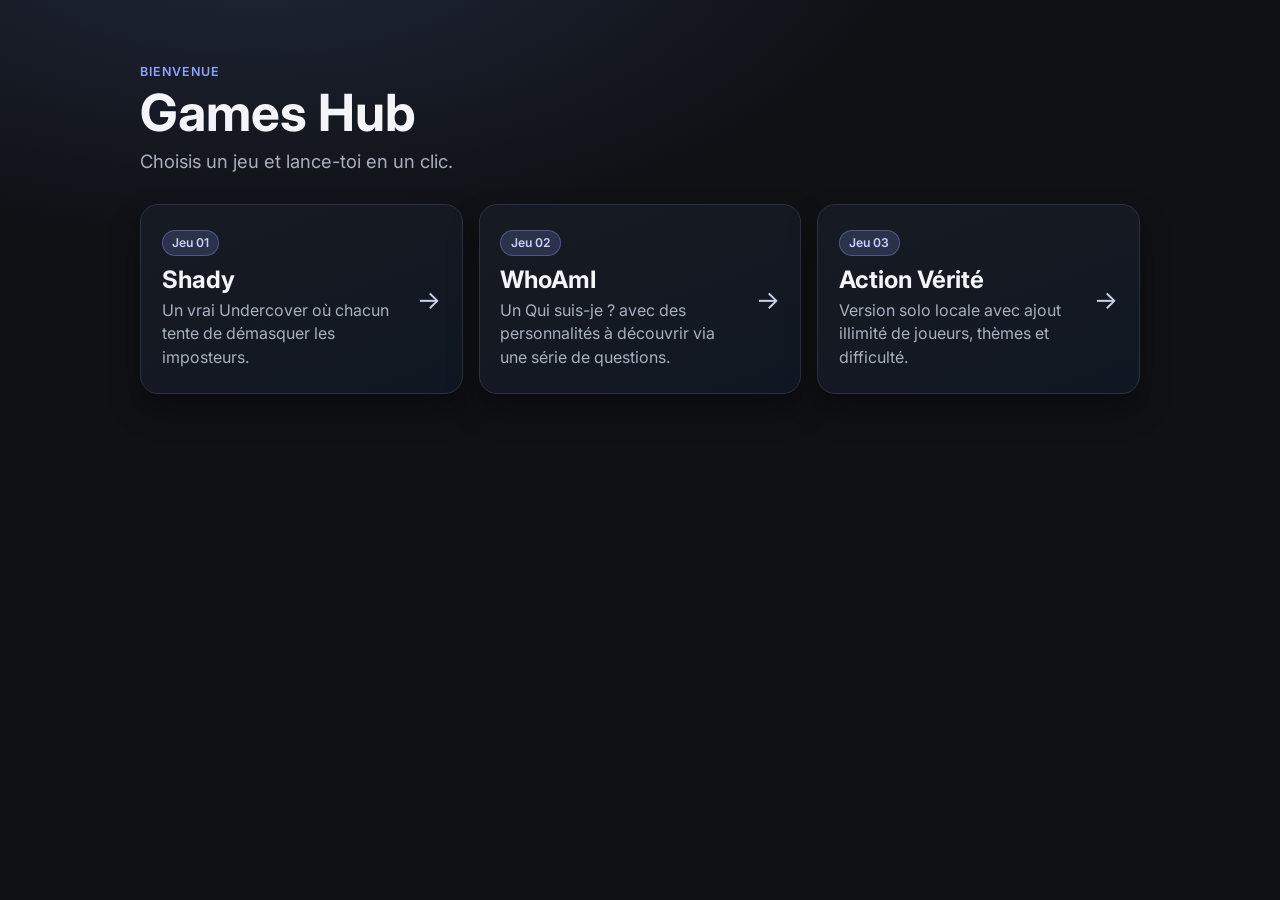
==== index.html @ b14ef9ba "Add Action Vérité solo web game Introduce a new standalone solo web game in ActionVerite/: adds HTML" ====
<!doctype html>
<html lang="fr">
  <head>
    <meta charset="UTF-8" />
    <meta name="viewport" content="width=device-width, initial-scale=1.0" />
    <title>Games Hub</title>
    <meta
      name="description"
      content="Hub centralisé pour lancer rapidement mes deux jeux."
    />
    <meta property="og:title" content="Games Hub" />
    <meta
      property="og:description"
      content="Hub centralisé pour lancer rapidement mes deux jeux."
    />
    <meta property="og:type" content="website" />
    <meta property="og:url" content="https://locktix.github.io/games/" />
    <meta property="og:image" content="https://locktix.github.io/games/favicon.svg" />
    <meta name="twitter:card" content="summary" />
    <meta name="twitter:title" content="Games Hub" />
    <meta
      name="twitter:description"
      content="Hub centralisé pour lancer rapidement mes deux jeux."
    />
    <meta name="twitter:image" content="https://locktix.github.io/games/favicon.svg" />
    <link rel="icon" href="./favicon.svg" type="image/svg+xml" />
    <link rel="preconnect" href="https://fonts.googleapis.com" />
    <link rel="preconnect" href="https://fonts.gstatic.com" crossorigin />
    <link
      href="https://fonts.googleapis.com/css2?family=Inter:wght@400;500;600;700&display=swap"
      rel="stylesheet"
    />
    <link rel="stylesheet" href="styles.css" />
  </head>
  <body>
    <main class="container">
      <header class="hero">
        <p class="overline">Bienvenue</p>
        <h1>Games Hub</h1>
        <p class="subtitle">Choisis un jeu et lance-toi en un clic.</p>
      </header>

      <section class="games" aria-label="Liste des jeux">
        <a
          class="game-card"
          href="./Shady/"
          rel="noopener noreferrer"
          aria-label="Ouvrir le jeu Shady"
        >
          <div class="game-content">
            <span class="badge">Jeu 01</span>
            <h2>Shady</h2>
            <p>Un vrai Undercover où chacun tente de démasquer les imposteurs.</p>
          </div>
          <span class="arrow" aria-hidden="true">→</span>
        </a>

        <a
          class="game-card"
          href="./WhoAmI/"
          rel="noopener noreferrer"
          aria-label="Ouvrir le jeu WhoAmI"
        >
          <div class="game-content">
            <span class="badge">Jeu 02</span>
            <h2>WhoAmI</h2>
            <p>Un Qui suis-je ? avec des personnalités à découvrir via une série de questions.</p>
          </div>
          <span class="arrow" aria-hidden="true">→</span>
        </a>

        <a
          class="game-card"
          href="./ActionVerite/"
          rel="noopener noreferrer"
          aria-label="Ouvrir le jeu Action Vérité"
        >
          <div class="game-content">
            <span class="badge">Jeu 03</span>
            <h2>Action Vérité</h2>
            <p>Version solo locale avec ajout illimité de joueurs, thèmes et difficulté.</p>
          </div>
          <span class="arrow" aria-hidden="true">→</span>
        </a>
      </section>
    </main>
  </body>
</html>
---- styles.css ----
:root {
  --bg: #0f1115;
  --surface: #161a22;
  --surface-hover: #1d2430;
  --border: #2a3140;
  --text: #f3f5f8;
  --muted: #a8b0bd;
  --accent: #8ea2ff;
  --radius: 18px;
}

* {
  box-sizing: border-box;
}

html,
body {
  margin: 0;
  min-height: 100%;
}

body {
  font-family: "Inter", system-ui, -apple-system, Segoe UI, Roboto, sans-serif;
  color: var(--text);
  background: radial-gradient(1200px 600px at 20% -10%, #20283a 0%, #0f1115 55%);
}

.container {
  width: min(100%, 1040px);
  margin: 0 auto;
  padding: clamp(2rem, 5vw, 5rem) 1.25rem;
}

.hero {
  margin-bottom: 2rem;
}

.overline {
  margin: 0;
  color: var(--accent);
  font-weight: 600;
  letter-spacing: 0.08em;
  text-transform: uppercase;
  font-size: 0.78rem;
}

h1 {
  margin: 0.4rem 0 0.6rem;
  font-size: clamp(2rem, 4vw, 3.3rem);
  line-height: 1.08;
}

.subtitle {
  margin: 0;
  color: var(--muted);
  font-size: clamp(1rem, 2vw, 1.15rem);
}

.games {
  display: grid;
  gap: 1rem;
  grid-template-columns: repeat(auto-fit, minmax(260px, 1fr));
}

.game-card {
  display: flex;
  align-items: center;
  justify-content: space-between;
  gap: 1rem;
  min-height: 190px;
  padding: 1.3rem;
  text-decoration: none;
  color: inherit;
  background: linear-gradient(160deg, var(--surface) 10%, #111722 100%);
  border: 1px solid var(--border);
  border-radius: var(--radius);
  box-shadow: 0 16px 30px rgba(0, 0, 0, 0.35);
  transition: transform 180ms ease, border-color 180ms ease, background 180ms ease;
}

.game-card:hover,
.game-card:focus-visible {
  transform: translateY(-4px);
  border-color: #3b4a66;
  background: linear-gradient(160deg, var(--surface-hover) 10%, #151d2b 100%);
}

.game-content h2 {
  margin: 0.55rem 0 0.35rem;
  font-size: 1.5rem;
}

.game-content p {
  margin: 0;
  color: var(--muted);
  line-height: 1.45;
}

.badge {
  display: inline-flex;
  align-items: center;
  justify-content: center;
  padding: 0.28rem 0.58rem;
  border-radius: 999px;
  font-size: 0.76rem;
  font-weight: 600;
  color: #c8d1ff;
  background-color: rgba(142, 162, 255, 0.18);
  border: 1px solid rgba(142, 162, 255, 0.35);
}

.arrow {
  font-size: 1.6rem;
  color: #c9d2e4;
}

@media (max-width: 480px) {
  .game-card {
    min-height: 170px;
  }
}
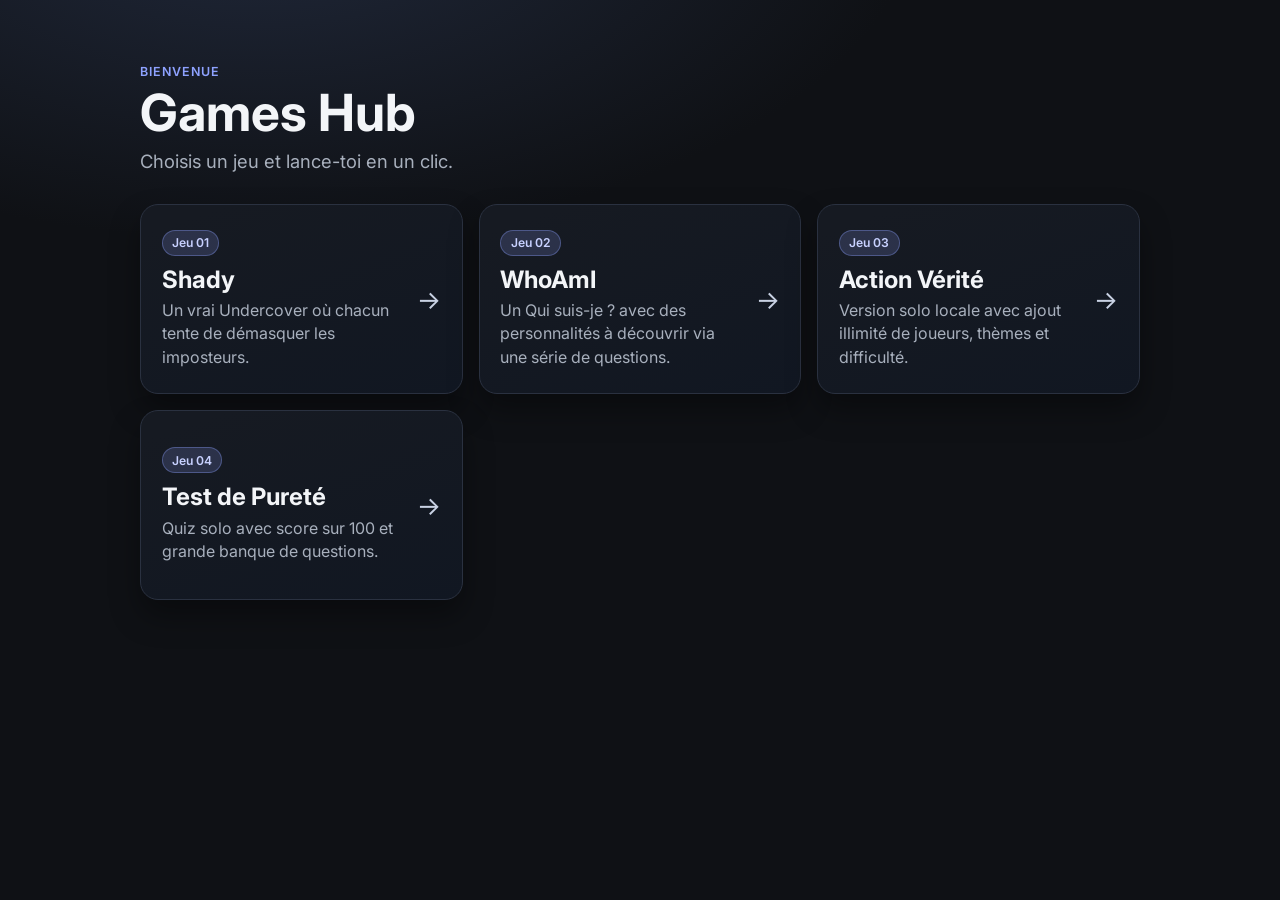
==== commit 5c9b968c: "Add TestPurete and TuPrefere; expand ActionVerite Add two new mini-games (TestPurete and TuPrefere) " ====
--- a/index.html
+++ b/index.html
@@ -82,6 +82,20 @@
           </div>
           <span class="arrow" aria-hidden="true">→</span>
         </a>
+
+        <a
+          class="game-card"
+          href="./TestPurete/"
+          rel="noopener noreferrer"
+          aria-label="Ouvrir le Test de Pureté"
+        >
+          <div class="game-content">
+            <span class="badge">Jeu 04</span>
+            <h2>Test de Pureté</h2>
+            <p>Quiz solo avec score sur 100 et grande banque de questions.</p>
+          </div>
+          <span class="arrow" aria-hidden="true">→</span>
+        </a>
       </section>
     </main>
   </body>
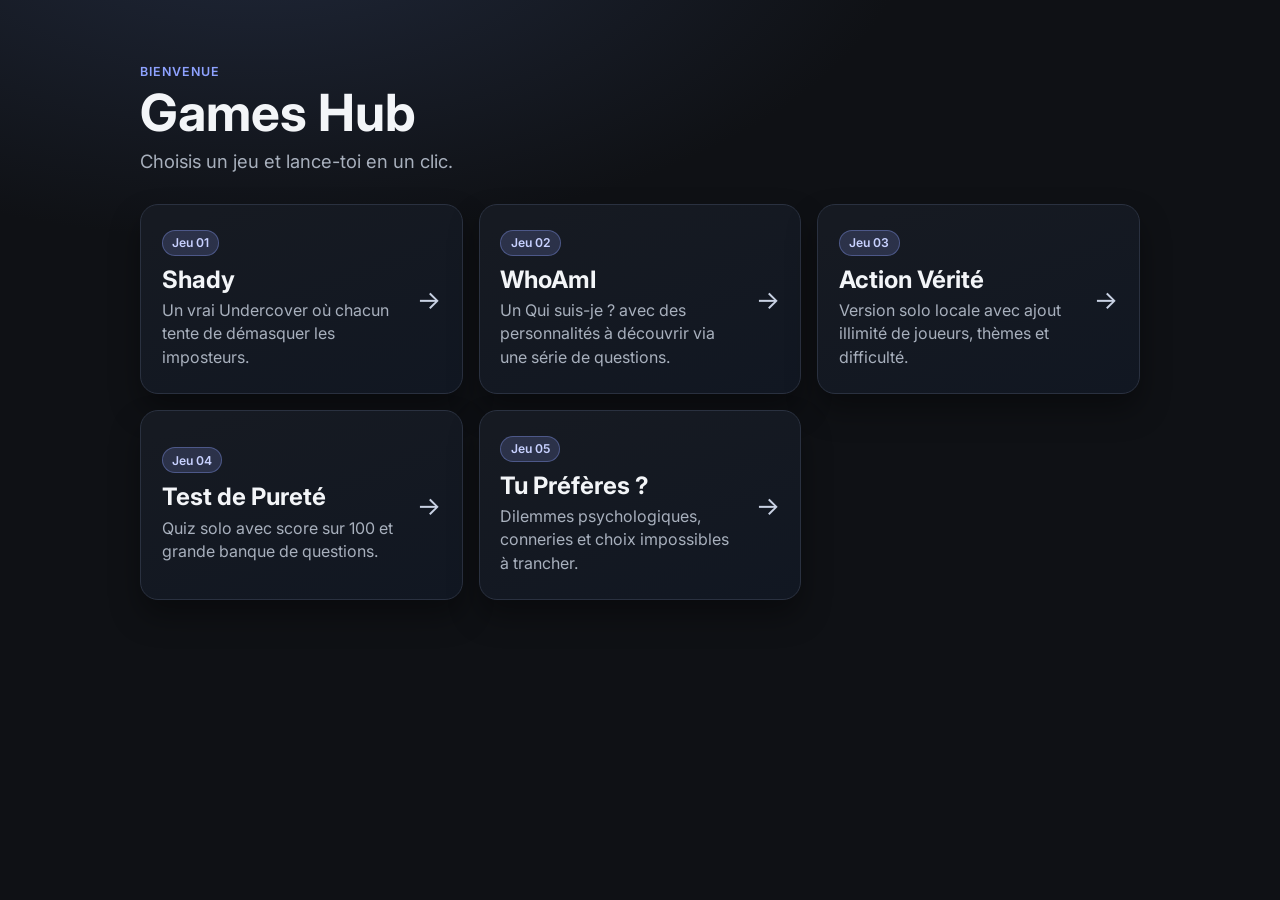
==== commit 8dfb73dd: "Integrate Firebase tracking, add AdminStats Add a shared Firebase helper and integrate event trackin" ====
--- a/index.html
+++ b/index.html
@@ -96,6 +96,20 @@
           </div>
           <span class="arrow" aria-hidden="true">→</span>
         </a>
+
+        <a
+          class="game-card"
+          href="./TuPrefere/"
+          rel="noopener noreferrer"
+          aria-label="Ouvrir le jeu Tu Préfères"
+        >
+          <div class="game-content">
+            <span class="badge">Jeu 05</span>
+            <h2>Tu Préfères ?</h2>
+            <p>Dilemmes psychologiques, conneries et choix impossibles à trancher.</p>
+          </div>
+          <span class="arrow" aria-hidden="true">→</span>
+        </a>
       </section>
     </main>
   </body>
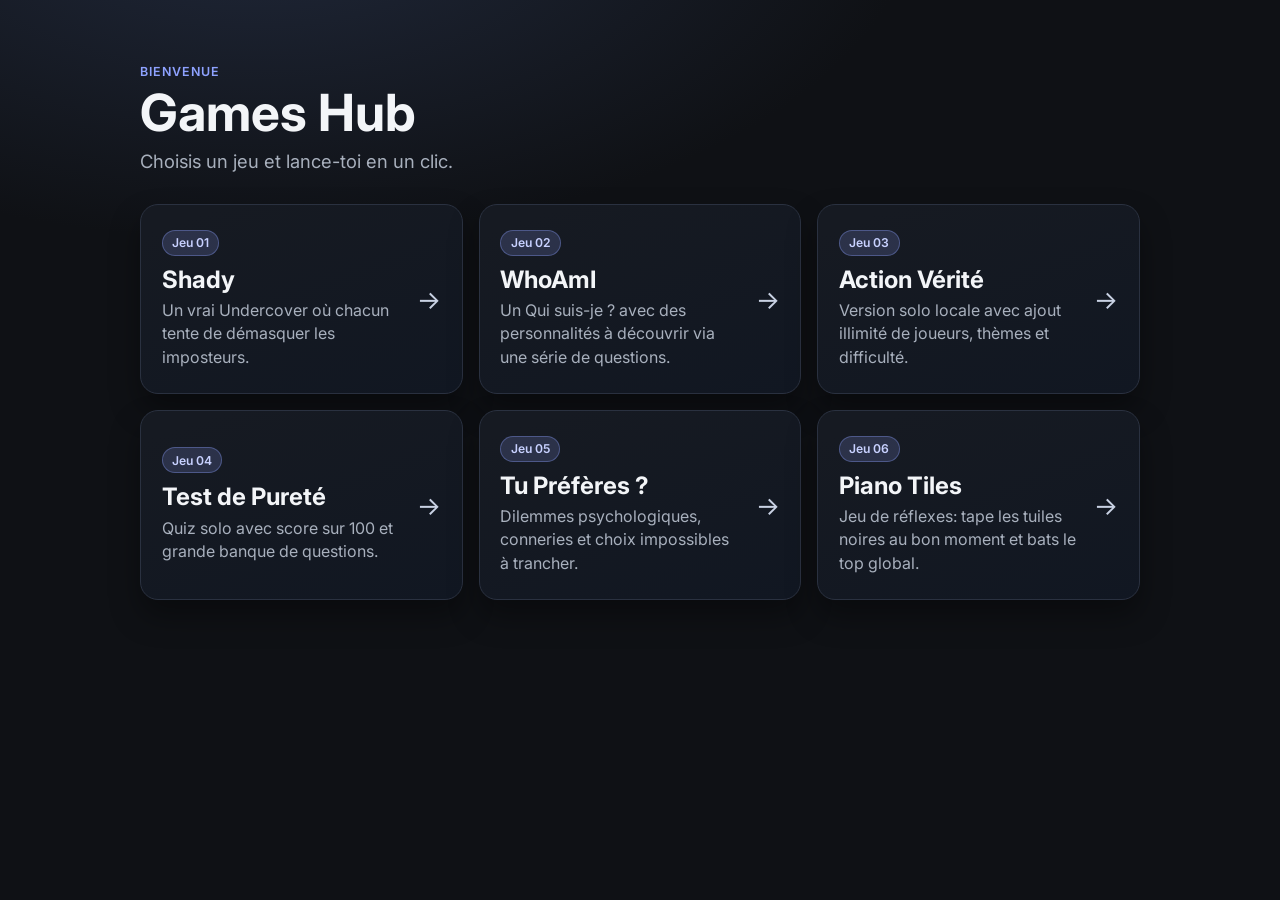
==== commit 003b5abe: "Add PianoTiles mini-game and Firebase support Introduce a new PianoTiles game (UI, styles, logic and" ====
--- a/index.html
+++ b/index.html
@@ -110,6 +110,20 @@
           </div>
           <span class="arrow" aria-hidden="true">→</span>
         </a>
+
+        <a
+          class="game-card"
+          href="./PianoTiles/"
+          rel="noopener noreferrer"
+          aria-label="Ouvrir le jeu Piano Tiles"
+        >
+          <div class="game-content">
+            <span class="badge">Jeu 06</span>
+            <h2>Piano Tiles</h2>
+            <p>Jeu de réflexes: tape les tuiles noires au bon moment et bats le top global.</p>
+          </div>
+          <span class="arrow" aria-hidden="true">→</span>
+        </a>
       </section>
     </main>
   </body>
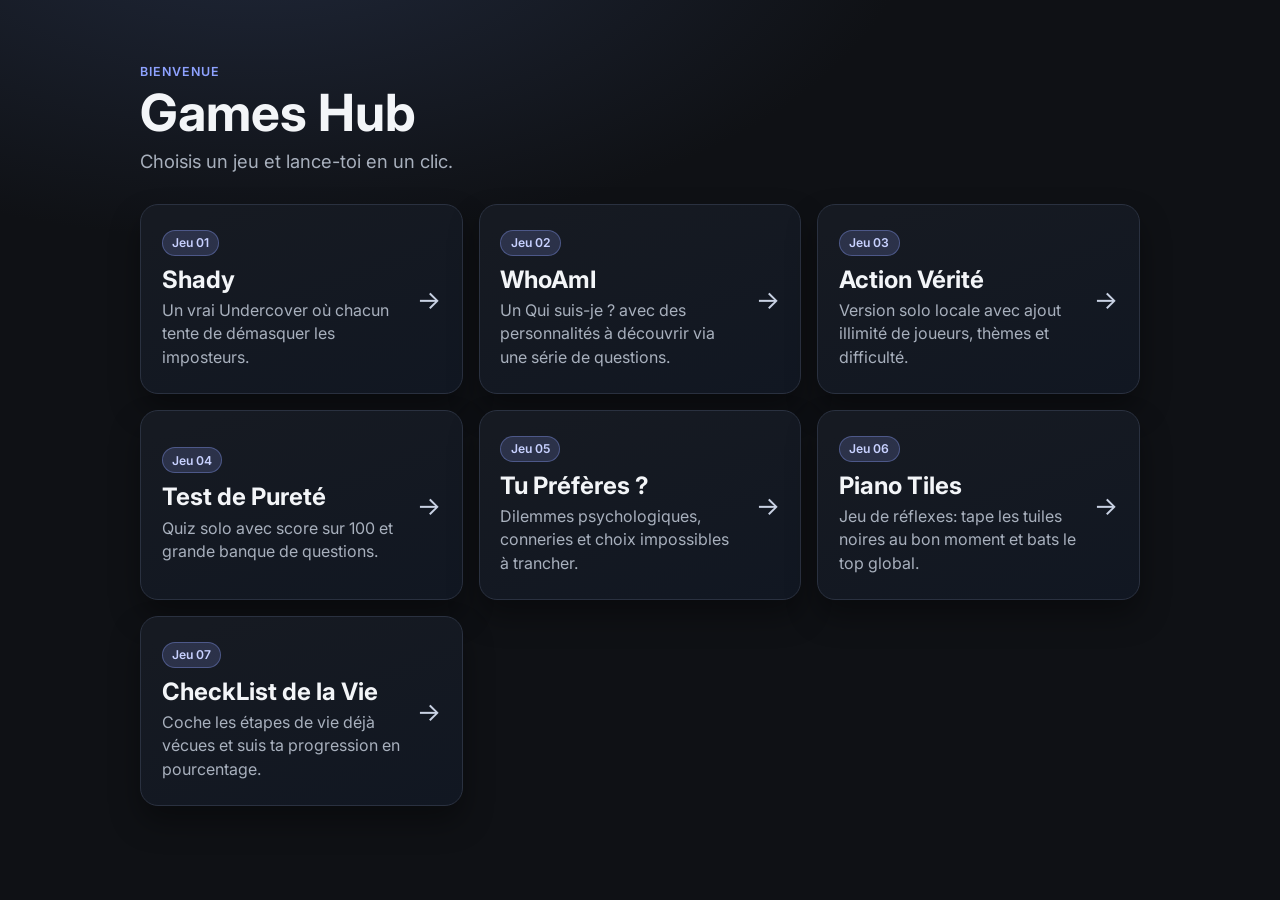
==== commit 5cac3fa2: "Add 'CheckList de la Vie' mini-game Add a new mini-game 'CheckList de la Vie' under CheckListDeLaVie" ====
--- a/index.html
+++ b/index.html
@@ -124,6 +124,20 @@
           </div>
           <span class="arrow" aria-hidden="true">→</span>
         </a>
+
+        <a
+          class="game-card"
+          href="./CheckListDeLaVie/"
+          rel="noopener noreferrer"
+          aria-label="Ouvrir le jeu CheckList de la Vie"
+        >
+          <div class="game-content">
+            <span class="badge">Jeu 07</span>
+            <h2>CheckList de la Vie</h2>
+            <p>Coche les étapes de vie déjà vécues et suis ta progression en pourcentage.</p>
+          </div>
+          <span class="arrow" aria-hidden="true">→</span>
+        </a>
       </section>
     </main>
   </body>
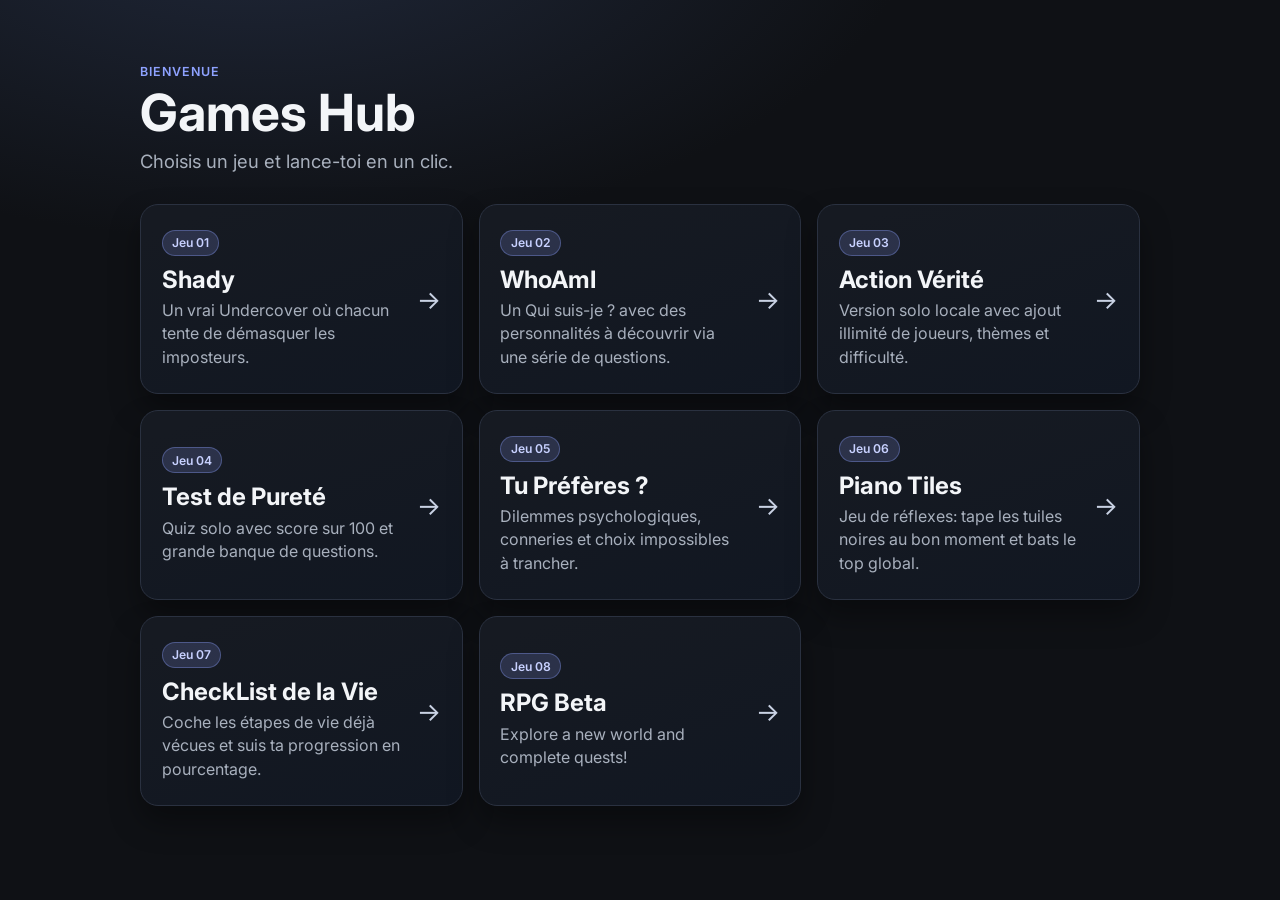
==== commit 7e48b51a: "Add RPG demo with assets and Phaser game Add a small RPG demo: new RPG/ directory with SVG art (furn" ====
--- a/index.html
+++ b/index.html
@@ -138,6 +138,20 @@
           </div>
           <span class="arrow" aria-hidden="true">→</span>
         </a>
+
+        <a
+          class="game-card"
+          href="./RPG/index.html"
+          rel="noopener noreferrer"
+          aria-label="Ouvrir le jeu RPG Beta"
+        >
+          <div class="game-content">
+            <span class="badge">Jeu 08</span>
+            <h2>RPG Beta</h2>
+            <p>Explore a new world and complete quests!</p>
+          </div>
+          <span class="arrow" aria-hidden="true">→</span>
+        </a>
       </section>
     </main>
   </body>
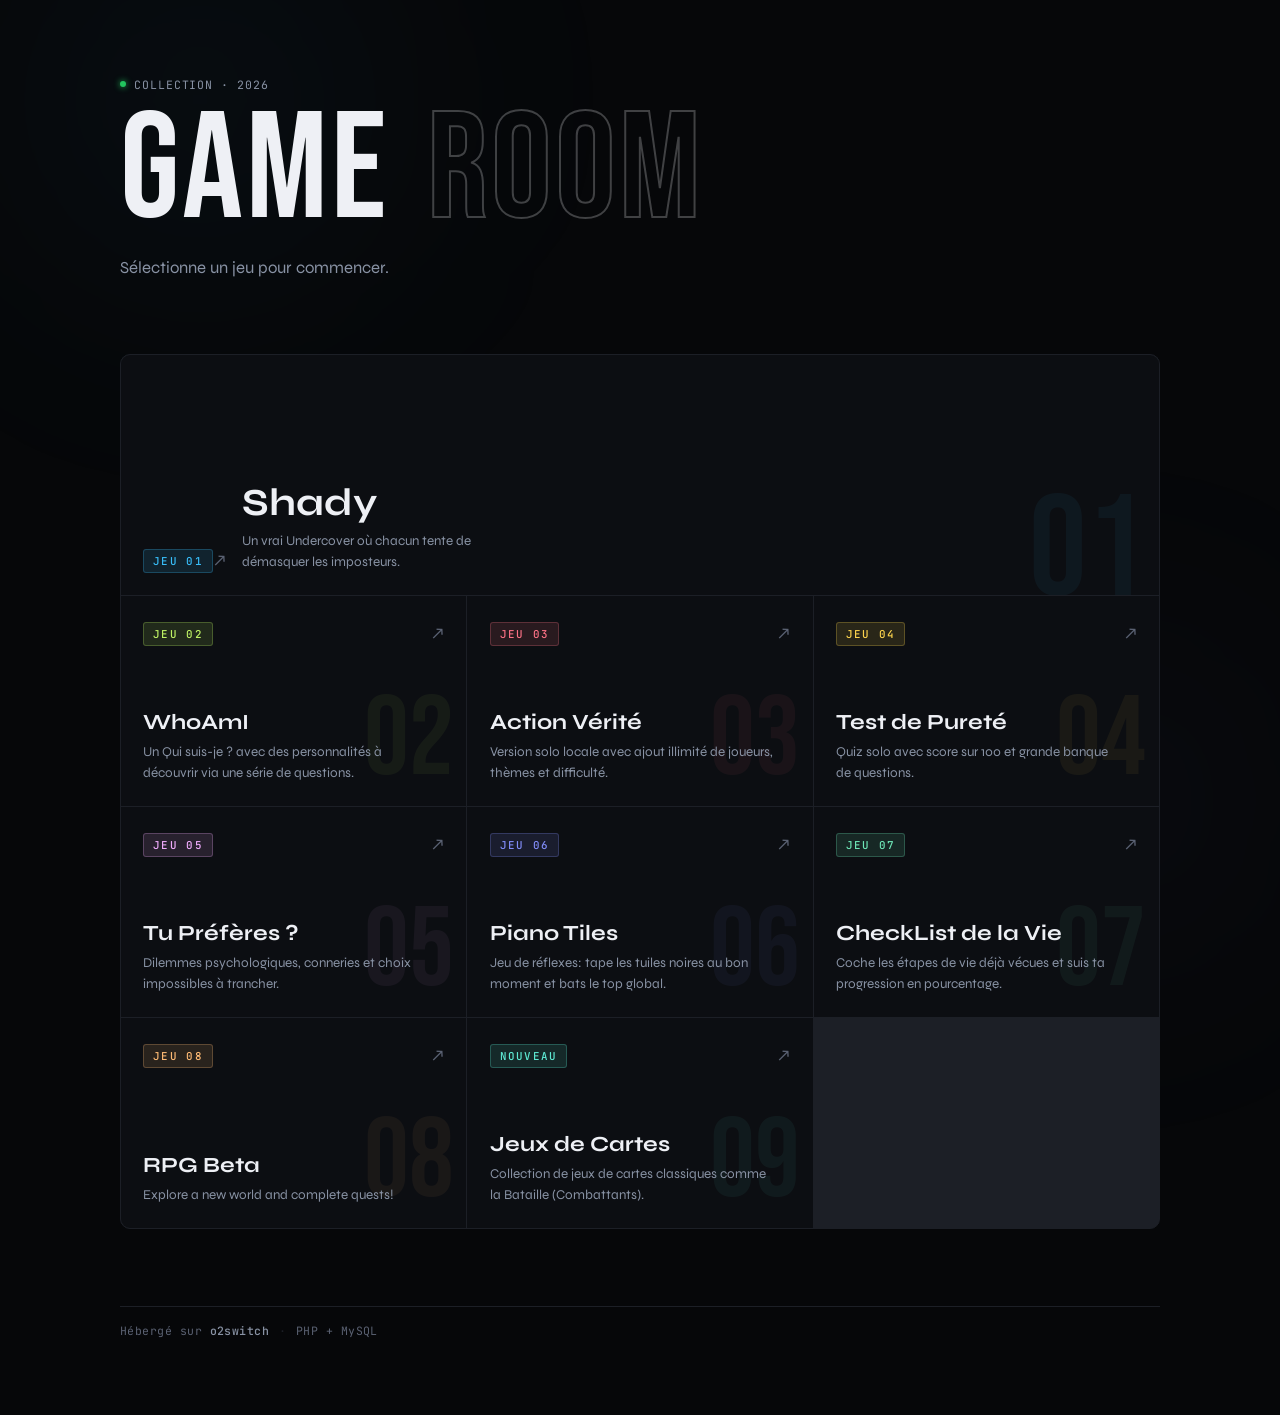
==== commit 68d01f71: "Migrate from Firebase/GitHub Pages to PHP/MySQL on o2switch Replace Firebase Firestore + Auth with a" ====
--- a/index.html
+++ b/index.html
@@ -3,156 +3,126 @@
   <head>
     <meta charset="UTF-8" />
     <meta name="viewport" content="width=device-width, initial-scale=1.0" />
-    <title>Games Hub</title>
-    <meta
-      name="description"
-      content="Hub centralisé pour lancer rapidement mes deux jeux."
-    />
-    <meta property="og:title" content="Games Hub" />
-    <meta
-      property="og:description"
-      content="Hub centralisé pour lancer rapidement mes deux jeux."
-    />
+    <title>Game Room</title>
+    <meta name="description" content="Collection de jeux — lance-toi en un clic." />
+    <meta property="og:title" content="Game Room" />
+    <meta property="og:description" content="Collection de jeux — lance-toi en un clic." />
     <meta property="og:type" content="website" />
-    <meta property="og:url" content="https://locktix.github.io/games/" />
-    <meta property="og:image" content="https://locktix.github.io/games/favicon.svg" />
-    <meta name="twitter:card" content="summary" />
-    <meta name="twitter:title" content="Games Hub" />
-    <meta
-      name="twitter:description"
-      content="Hub centralisé pour lancer rapidement mes deux jeux."
-    />
-    <meta name="twitter:image" content="https://locktix.github.io/games/favicon.svg" />
     <link rel="icon" href="./favicon.svg" type="image/svg+xml" />
     <link rel="preconnect" href="https://fonts.googleapis.com" />
     <link rel="preconnect" href="https://fonts.gstatic.com" crossorigin />
-    <link
-      href="https://fonts.googleapis.com/css2?family=Inter:wght@400;500;600;700&display=swap"
-      rel="stylesheet"
-    />
-    <link rel="stylesheet" href="styles.css" />
+    <link href="https://fonts.googleapis.com/css2?family=Bebas+Neue&family=Syne:wght@400;600;700;800&family=JetBrains+Mono:wght@400;500&display=swap" rel="stylesheet" />
+    <link rel="stylesheet" href="./shared.css" />
+    <link rel="stylesheet" href="./styles.css" />
   </head>
   <body>
-    <main class="container">
-      <header class="hero">
-        <p class="overline">Bienvenue</p>
-        <h1>Games Hub</h1>
-        <p class="subtitle">Choisis un jeu et lance-toi en un clic.</p>
+    <div class="noise" aria-hidden="true"></div>
+    <div class="bg-orb orb-1" aria-hidden="true"></div>
+    <div class="bg-orb orb-2" aria-hidden="true"></div>
+
+    <main class="hub">
+      <header class="hub-header">
+        <div class="header-meta">
+          <span class="pulse-dot" aria-hidden="true"></span>
+          <span class="header-label">Collection · <time id="year"></time></span>
+        </div>
+        <h1 class="hub-title" aria-label="Game Room">
+          <span class="title-game">GAME</span>
+          <span class="title-room">ROOM</span>
+        </h1>
+        <p class="hub-sub">Sélectionne un jeu pour commencer.</p>
       </header>
 
-      <section class="games" aria-label="Liste des jeux">
-        <a
-          class="game-card"
-          href="./Shady/"
-          rel="noopener noreferrer"
-          aria-label="Ouvrir le jeu Shady"
-        >
-          <div class="game-content">
-            <span class="badge">Jeu 01</span>
-            <h2>Shady</h2>
-            <p>Un vrai Undercover où chacun tente de démasquer les imposteurs.</p>
+      <section class="games-grid" id="games-list" aria-label="Liste des jeux" aria-busy="true">
+        <div id="games-status" class="games-status" role="status">
+          <span class="loading-bar"></span>
+          <span>Chargement…</span>
+        </div>
+      </section>
+
+      <template id="game-card-template">
+        <a class="game-card" rel="noopener noreferrer">
+          <div class="card-glow" aria-hidden="true"></div>
+          <header class="card-top">
+            <span class="card-badge"></span>
+            <span class="card-arrow" aria-hidden="true">↗</span>
+          </header>
+          <div class="card-body">
+            <h2 class="card-title"></h2>
+            <p class="card-desc"></p>
           </div>
-          <span class="arrow" aria-hidden="true">→</span>
+          <span class="card-num" aria-hidden="true"></span>
         </a>
+      </template>
 
-        <a
-          class="game-card"
-          href="./WhoAmI/"
-          rel="noopener noreferrer"
-          aria-label="Ouvrir le jeu WhoAmI"
-        >
-          <div class="game-content">
-            <span class="badge">Jeu 02</span>
-            <h2>WhoAmI</h2>
-            <p>Un Qui suis-je ? avec des personnalités à découvrir via une série de questions.</p>
-          </div>
-          <span class="arrow" aria-hidden="true">→</span>
-        </a>
+      <footer class="hub-footer">
+        <span>Hébergé sur <strong>o2switch</strong></span>
+        <span class="footer-sep" aria-hidden="true">·</span>
+        <span>PHP + MySQL</span>
+      </footer>
+    </main>
 
-        <a
-          class="game-card"
-          href="./ActionVerite/"
-          rel="noopener noreferrer"
-          aria-label="Ouvrir le jeu Action Vérité"
-        >
-          <div class="game-content">
-            <span class="badge">Jeu 03</span>
-            <h2>Action Vérité</h2>
-            <p>Version solo locale avec ajout illimité de joueurs, thèmes et difficulté.</p>
-          </div>
-          <span class="arrow" aria-hidden="true">→</span>
-        </a>
+    <script src="./api-shared.js"></script>
+    <script>
+      document.getElementById("year").textContent = new Date().getFullYear();
 
-        <a
-          class="game-card"
-          href="./TestPurete/"
-          rel="noopener noreferrer"
-          aria-label="Ouvrir le Test de Pureté"
-        >
-          <div class="game-content">
-            <span class="badge">Jeu 04</span>
-            <h2>Test de Pureté</h2>
-            <p>Quiz solo avec score sur 100 et grande banque de questions.</p>
-          </div>
-          <span class="arrow" aria-hidden="true">→</span>
-        </a>
+      const CARD_COLORS = [
+        "#38bdf8",
+        "#bef264",
+        "#fb7185",
+        "#fcd34d",
+        "#f0abfc",
+        "#818cf8",
+        "#6ee7b7",
+        "#fdba74",
+        "#5eead4",
+      ];
 
-        <a
-          class="game-card"
-          href="./TuPrefere/"
-          rel="noopener noreferrer"
-          aria-label="Ouvrir le jeu Tu Préfères"
-        >
-          <div class="game-content">
-            <span class="badge">Jeu 05</span>
-            <h2>Tu Préfères ?</h2>
-            <p>Dilemmes psychologiques, conneries et choix impossibles à trancher.</p>
-          </div>
-          <span class="arrow" aria-hidden="true">→</span>
-        </a>
+      (async function renderGames() {
+        const list = document.getElementById("games-list");
+        const template = document.getElementById("game-card-template");
+        const status = document.getElementById("games-status");
 
-        <a
-          class="game-card"
-          href="./PianoTiles/"
-          rel="noopener noreferrer"
-          aria-label="Ouvrir le jeu Piano Tiles"
-        >
-          <div class="game-content">
-            <span class="badge">Jeu 06</span>
-            <h2>Piano Tiles</h2>
-            <p>Jeu de réflexes: tape les tuiles noires au bon moment et bats le top global.</p>
-          </div>
-          <span class="arrow" aria-hidden="true">→</span>
-        </a>
+        try {
+          const response = await fetch("./games.json", { cache: "no-cache" });
+          if (!response.ok) throw new Error("HTTP " + response.status);
 
-        <a
-          class="game-card"
-          href="./CheckListDeLaVie/"
-          rel="noopener noreferrer"
-          aria-label="Ouvrir le jeu CheckList de la Vie"
-        >
-          <div class="game-content">
-            <span class="badge">Jeu 07</span>
-            <h2>CheckList de la Vie</h2>
-            <p>Coche les étapes de vie déjà vécues et suis ta progression en pourcentage.</p>
-          </div>
-          <span class="arrow" aria-hidden="true">→</span>
-        </a>
+          const games = await response.json();
+          if (!Array.isArray(games) || games.length === 0) throw new Error("Aucun jeu disponible.");
 
-        <a
-          class="game-card"
-          href="./RPG/index.html"
-          rel="noopener noreferrer"
-          aria-label="Ouvrir le jeu RPG Beta"
-        >
-          <div class="game-content">
-            <span class="badge">Jeu 08</span>
-            <h2>RPG Beta</h2>
-            <p>Explore a new world and complete quests!</p>
-          </div>
-          <span class="arrow" aria-hidden="true">→</span>
-        </a>
-      </section>
-    </main>
+          const fragment = document.createDocumentFragment();
+          games.forEach((game, index) => {
+            const node = template.content.firstElementChild.cloneNode(true);
+            const accent = CARD_COLORS[index % CARD_COLORS.length];
+            const num = String(index + 1).padStart(2, "0");
+
+            node.href = game.href;
+            node.setAttribute("aria-label", `Jouer à ${game.title}`);
+            node.style.setProperty("--accent", accent);
+            node.style.setProperty("--num", `"${num}"`);
+            if (index === 0) node.classList.add("is-featured");
+
+            node.querySelector(".card-badge").textContent = game.badge;
+            node.querySelector(".card-title").textContent = game.title;
+            node.querySelector(".card-desc").textContent = game.description;
+            node.querySelector(".card-num").textContent = num;
+            node.style.animationDelay = `${index * 60}ms`;
+
+            fragment.appendChild(node);
+          });
+
+          status?.remove();
+          list.appendChild(fragment);
+          list.setAttribute("aria-busy", "false");
+        } catch (error) {
+          console.error("[GamesHub]", error);
+          list.setAttribute("aria-busy", "false");
+          if (status) {
+            status.textContent = "Impossible de charger la liste des jeux. Rafraîchis la page.";
+            status.classList.add("is-error");
+          }
+        }
+      })();
+    </script>
   </body>
 </html>
--- a/shared.css
+++ b/shared.css
@@ -0,0 +1,80 @@
+/*
+ * Shared primitives for the Games Hub.
+ *
+ * Safe to include in any game: defines only universally-applicable rules.
+ * Each game keeps its own styles.css for layout and theming.
+ *
+ * Usage:
+ *   <link rel="stylesheet" href="../shared.css" />
+ *   <link rel="stylesheet" href="./styles.css" />
+ */
+
+*,
+*::before,
+*::after {
+  box-sizing: border-box;
+}
+
+html,
+body {
+  margin: 0;
+  min-height: 100%;
+}
+
+body {
+  font-family: "Inter", system-ui, -apple-system, "Segoe UI", Roboto, sans-serif;
+  -webkit-font-smoothing: antialiased;
+  -moz-osx-font-smoothing: grayscale;
+  text-rendering: optimizeLegibility;
+}
+
+img,
+svg,
+video {
+  max-width: 100%;
+  display: block;
+}
+
+button {
+  font-family: inherit;
+}
+
+:where(a) {
+  color: inherit;
+}
+
+/* Utility helpers adoptable by any game. */
+.is-hidden {
+  display: none !important;
+}
+
+.visually-hidden {
+  position: absolute !important;
+  width: 1px;
+  height: 1px;
+  padding: 0;
+  margin: -1px;
+  overflow: hidden;
+  clip: rect(0, 0, 0, 0);
+  white-space: nowrap;
+  border: 0;
+}
+
+.safe-area {
+  padding-top: env(safe-area-inset-top);
+  padding-right: env(safe-area-inset-right);
+  padding-bottom: env(safe-area-inset-bottom);
+  padding-left: env(safe-area-inset-left);
+}
+
+/* Respect users who prefer reduced motion. */
+@media (prefers-reduced-motion: reduce) {
+  *,
+  *::before,
+  *::after {
+    animation-duration: 0.001ms !important;
+    animation-iteration-count: 1 !important;
+    transition-duration: 0.001ms !important;
+    scroll-behavior: auto !important;
+  }
+}
--- a/styles.css
+++ b/styles.css
@@ -1,121 +1,375 @@
+/* ────────────────────────────────────────────
+   GAME ROOM — Hub Styles
+   Aesthetic: Industrial Neon Dossier
+   Fonts: Bebas Neue / Syne / JetBrains Mono
+──────────────────────────────────────────── */
+
 :root {
-  --bg: #0f1115;
-  --surface: #161a22;
-  --surface-hover: #1d2430;
-  --border: #2a3140;
-  --text: #f3f5f8;
-  --muted: #a8b0bd;
-  --accent: #8ea2ff;
-  --radius: 18px;
-}
-
-* {
-  box-sizing: border-box;
-}
-
-html,
+  --bg:        #060709;
+  --surface:   #0c0e12;
+  --surface-2: #111419;
+  --border:    #1c1f26;
+  --text:      #eef0f5;
+  --muted:     #5a6172;
+  --muted-2:   #8892a4;
+  --radius:    6px;
+  --radius-lg: 10px;
+}
+
+*, *::before, *::after { box-sizing: border-box; margin: 0; padding: 0; }
+
+html { scroll-behavior: smooth; }
+
 body {
-  margin: 0;
-  min-height: 100%;
-}
-
-body {
-  font-family: "Inter", system-ui, -apple-system, Segoe UI, Roboto, sans-serif;
+  font-family: "Syne", system-ui, sans-serif;
+  background: var(--bg);
   color: var(--text);
-  background: radial-gradient(1200px 600px at 20% -10%, #20283a 0%, #0f1115 55%);
-}
-
-.container {
-  width: min(100%, 1040px);
+  min-height: 100dvh;
+  overflow-x: hidden;
+  -webkit-font-smoothing: antialiased;
+}
+
+/* ─── Noise + Orbs ─── */
+.noise {
+  position: fixed;
+  inset: 0;
+  pointer-events: none;
+  z-index: 200;
+  opacity: 0.025;
+  background-image: url("data:image/svg+xml,%3Csvg xmlns='http://www.w3.org/2000/svg' width='300' height='300'%3E%3Cfilter id='n'%3E%3CfeTurbulence type='fractalNoise' baseFrequency='0.75' numOctaves='4' stitchTiles='stitch'/%3E%3C/filter%3E%3Crect width='300' height='300' filter='url(%23n)' opacity='1'/%3E%3C/svg%3E") repeat;
+  mix-blend-mode: overlay;
+}
+
+.bg-orb {
+  position: fixed;
+  border-radius: 50%;
+  filter: blur(120px);
+  pointer-events: none;
+  z-index: 0;
+}
+.orb-1 {
+  width: 600px; height: 600px;
+  background: radial-gradient(circle, rgba(56, 189, 248, 0.06) 0%, transparent 70%);
+  top: -200px; left: -100px;
+}
+.orb-2 {
+  width: 500px; height: 500px;
+  background: radial-gradient(circle, rgba(129, 140, 248, 0.05) 0%, transparent 70%);
+  bottom: -150px; right: -80px;
+}
+
+/* ─── Hub layout ─── */
+.hub {
+  position: relative;
+  z-index: 1;
+  width: min(100%, 1120px);
   margin: 0 auto;
-  padding: clamp(2rem, 5vw, 5rem) 1.25rem;
-}
-
-.hero {
-  margin-bottom: 2rem;
-}
-
-.overline {
-  margin: 0;
-  color: var(--accent);
-  font-weight: 600;
+  padding: clamp(2.5rem, 6vw, 5rem) clamp(1rem, 4vw, 2.5rem);
+  display: flex;
+  flex-direction: column;
+  gap: clamp(3rem, 6vw, 5rem);
+}
+
+/* ─── Header ─── */
+.hub-header {
+  display: flex;
+  flex-direction: column;
+  gap: 0.75rem;
+}
+
+.header-meta {
+  display: flex;
+  align-items: center;
+  gap: 0.5rem;
+  font-family: "JetBrains Mono", monospace;
+  font-size: 0.72rem;
+  color: var(--muted-2);
   letter-spacing: 0.08em;
   text-transform: uppercase;
-  font-size: 0.78rem;
-}
-
-h1 {
-  margin: 0.4rem 0 0.6rem;
-  font-size: clamp(2rem, 4vw, 3.3rem);
-  line-height: 1.08;
-}
-
-.subtitle {
-  margin: 0;
+}
+
+.pulse-dot {
+  width: 6px; height: 6px;
+  border-radius: 50%;
+  background: #22c55e;
+  box-shadow: 0 0 6px #22c55e;
+  animation: pulse-dot 2.4s ease-in-out infinite;
+}
+@keyframes pulse-dot {
+  0%, 100% { opacity: 1; }
+  50% { opacity: 0.35; }
+}
+
+.hub-title {
+  display: flex;
+  align-items: baseline;
+  gap: 0.25em;
+  line-height: 0.9;
+  font-family: "Bebas Neue", sans-serif;
+  font-weight: 400;
+  letter-spacing: 0.02em;
+  font-size: clamp(4.5rem, 14vw, 9.5rem);
+}
+
+.title-game { color: var(--text); }
+.title-room {
+  color: transparent;
+  -webkit-text-stroke: 2px rgba(238, 240, 245, 0.25);
+  text-stroke: 2px rgba(238, 240, 245, 0.25);
+}
+
+.hub-sub {
+  color: var(--muted-2);
+  font-size: clamp(0.9rem, 2vw, 1.05rem);
+  font-weight: 400;
+  margin-top: 0.25rem;
+}
+
+/* ─── Grid ─── */
+.games-grid {
+  display: grid;
+  grid-template-columns: repeat(3, 1fr);
+  gap: 1px;
+  background: var(--border);
+  border: 1px solid var(--border);
+  border-radius: var(--radius-lg);
+  overflow: hidden;
+}
+
+/* ─── Loading state ─── */
+.games-status {
+  grid-column: 1 / -1;
+  display: flex;
+  align-items: center;
+  gap: 0.75rem;
+  padding: 3rem 2rem;
   color: var(--muted);
-  font-size: clamp(1rem, 2vw, 1.15rem);
-}
-
-.games {
-  display: grid;
+  font-family: "JetBrains Mono", monospace;
+  font-size: 0.85rem;
+  background: var(--surface);
+}
+.games-status.is-error { color: #fb7185; }
+
+.loading-bar {
+  width: 24px; height: 3px;
+  background: var(--muted);
+  border-radius: 99px;
+  animation: loading-bar 1.2s ease-in-out infinite;
+}
+@keyframes loading-bar {
+  0%, 100% { transform: scaleX(1); opacity: 0.5; }
+  50% { transform: scaleX(1.8); opacity: 1; }
+}
+
+/* ─── Game cards ─── */
+.game-card {
+  --accent: #38bdf8;
+  position: relative;
+  display: flex;
+  flex-direction: column;
+  justify-content: space-between;
   gap: 1rem;
-  grid-template-columns: repeat(auto-fit, minmax(260px, 1fr));
-}
-
-.game-card {
+  padding: 1.5rem 1.4rem 1.4rem;
+  min-height: 210px;
+  text-decoration: none;
+  color: inherit;
+  background: var(--surface);
+  overflow: hidden;
+  transition: background 220ms ease;
+  animation: card-in 400ms ease-out both;
+  border-top: 2px solid transparent;
+}
+
+@keyframes card-in {
+  from { opacity: 0; transform: translateY(16px); }
+  to   { opacity: 1; transform: translateY(0); }
+}
+
+/* Accent border — top edge */
+.game-card::before {
+  content: "";
+  position: absolute;
+  top: 0; left: 0; right: 0;
+  height: 2px;
+  background: var(--accent);
+  transform: scaleX(0);
+  transform-origin: left;
+  transition: transform 260ms cubic-bezier(0.22, 1, 0.36, 1);
+}
+
+.game-card:hover::before,
+.game-card:focus-visible::before {
+  transform: scaleX(1);
+}
+
+/* Glow layer */
+.card-glow {
+  position: absolute;
+  inset: 0;
+  background: radial-gradient(ellipse 80% 60% at 50% 120%, var(--accent), transparent);
+  opacity: 0;
+  transition: opacity 300ms ease;
+  pointer-events: none;
+}
+
+.game-card:hover .card-glow,
+.game-card:focus-visible .card-glow {
+  opacity: 0.07;
+}
+
+.game-card:hover,
+.game-card:focus-visible {
+  background: var(--surface-2);
+  outline: none;
+}
+
+/* Featured (first) card */
+.game-card.is-featured {
+  grid-column: 1 / -1;
+  flex-direction: row;
+  align-items: flex-end;
+  min-height: 240px;
+}
+.game-card.is-featured .card-body {
+  flex: 1;
+}
+.game-card.is-featured .card-title {
+  font-size: clamp(1.6rem, 4vw, 2.4rem);
+}
+.game-card.is-featured .card-num {
+  font-size: 9rem;
+  bottom: -0.2em;
+  right: 0.1em;
+}
+
+/* Card sections */
+.card-top {
   display: flex;
   align-items: center;
   justify-content: space-between;
-  gap: 1rem;
-  min-height: 190px;
-  padding: 1.3rem;
-  text-decoration: none;
-  color: inherit;
-  background: linear-gradient(160deg, var(--surface) 10%, #111722 100%);
-  border: 1px solid var(--border);
-  border-radius: var(--radius);
-  box-shadow: 0 16px 30px rgba(0, 0, 0, 0.35);
-  transition: transform 180ms ease, border-color 180ms ease, background 180ms ease;
-}
-
-.game-card:hover,
-.game-card:focus-visible {
-  transform: translateY(-4px);
-  border-color: #3b4a66;
-  background: linear-gradient(160deg, var(--surface-hover) 10%, #151d2b 100%);
-}
-
-.game-content h2 {
-  margin: 0.55rem 0 0.35rem;
-  font-size: 1.5rem;
-}
-
-.game-content p {
-  margin: 0;
+}
+
+.card-badge {
+  font-family: "JetBrains Mono", monospace;
+  font-size: 0.68rem;
+  font-weight: 500;
+  letter-spacing: 0.12em;
+  text-transform: uppercase;
+  color: var(--accent);
+  background: color-mix(in srgb, var(--accent) 12%, transparent);
+  border: 1px solid color-mix(in srgb, var(--accent) 25%, transparent);
+  padding: 0.25rem 0.55rem;
+  border-radius: 3px;
+}
+
+.card-arrow {
+  font-size: 1.1rem;
   color: var(--muted);
-  line-height: 1.45;
-}
-
-.badge {
-  display: inline-flex;
+  transition: transform 200ms cubic-bezier(0.22, 1, 0.36, 1), color 200ms ease;
+  display: block;
+}
+
+.game-card:hover .card-arrow,
+.game-card:focus-visible .card-arrow {
+  transform: translate(3px, -3px);
+  color: var(--accent);
+}
+
+.card-body {
+  display: flex;
+  flex-direction: column;
+  gap: 0.45rem;
+  position: relative;
+  z-index: 1;
+}
+
+.card-title {
+  font-family: "Syne", sans-serif;
+  font-weight: 700;
+  font-size: clamp(1.15rem, 2.5vw, 1.35rem);
+  line-height: 1.1;
+  color: var(--text);
+}
+
+.card-desc {
+  font-size: 0.84rem;
+  color: var(--muted-2);
+  line-height: 1.55;
+  font-weight: 400;
+  max-width: 36ch;
+}
+
+/* Big background number */
+.card-num {
+  position: absolute;
+  right: 0.8rem;
+  bottom: 0.6rem;
+  font-family: "Bebas Neue", sans-serif;
+  font-size: 7rem;
+  line-height: 1;
+  color: var(--accent);
+  opacity: 0.055;
+  pointer-events: none;
+  user-select: none;
+  transition: opacity 300ms ease;
+}
+
+.game-card:hover .card-num,
+.game-card:focus-visible .card-num {
+  opacity: 0.1;
+}
+
+/* ─── Footer ─── */
+.hub-footer {
+  display: flex;
   align-items: center;
-  justify-content: center;
-  padding: 0.28rem 0.58rem;
-  border-radius: 999px;
-  font-size: 0.76rem;
-  font-weight: 600;
-  color: #c8d1ff;
-  background-color: rgba(142, 162, 255, 0.18);
-  border: 1px solid rgba(142, 162, 255, 0.35);
-}
-
-.arrow {
-  font-size: 1.6rem;
-  color: #c9d2e4;
-}
-
-@media (max-width: 480px) {
+  gap: 0.6rem;
+  font-family: "JetBrains Mono", monospace;
+  font-size: 0.72rem;
+  color: var(--muted);
+  letter-spacing: 0.04em;
+  padding-top: 1rem;
+  border-top: 1px solid var(--border);
+}
+.footer-sep { color: var(--border); }
+.hub-footer strong { color: var(--muted-2); font-weight: 500; }
+
+/* ─── Responsive ─── */
+@media (max-width: 820px) {
+  .games-grid {
+    grid-template-columns: repeat(2, 1fr);
+  }
+  .game-card.is-featured {
+    flex-direction: column;
+    align-items: flex-start;
+  }
+}
+
+@media (max-width: 540px) {
+  .games-grid {
+    grid-template-columns: 1fr;
+  }
   .game-card {
-    min-height: 170px;
-  }
-}
+    min-height: 180px;
+  }
+  .game-card.is-featured {
+    min-height: 200px;
+  }
+  .card-num {
+    font-size: 5.5rem;
+  }
+  .hub-title {
+    flex-direction: column;
+    gap: 0;
+  }
+}
+
+/* ─── Reduced motion ─── */
+@media (prefers-reduced-motion: reduce) {
+  .game-card, .card-glow, .card-arrow, .card-num, .game-card::before {
+    transition: none;
+    animation: none;
+  }
+  .pulse-dot { animation: none; }
+  .loading-bar { animation: none; }
+}
